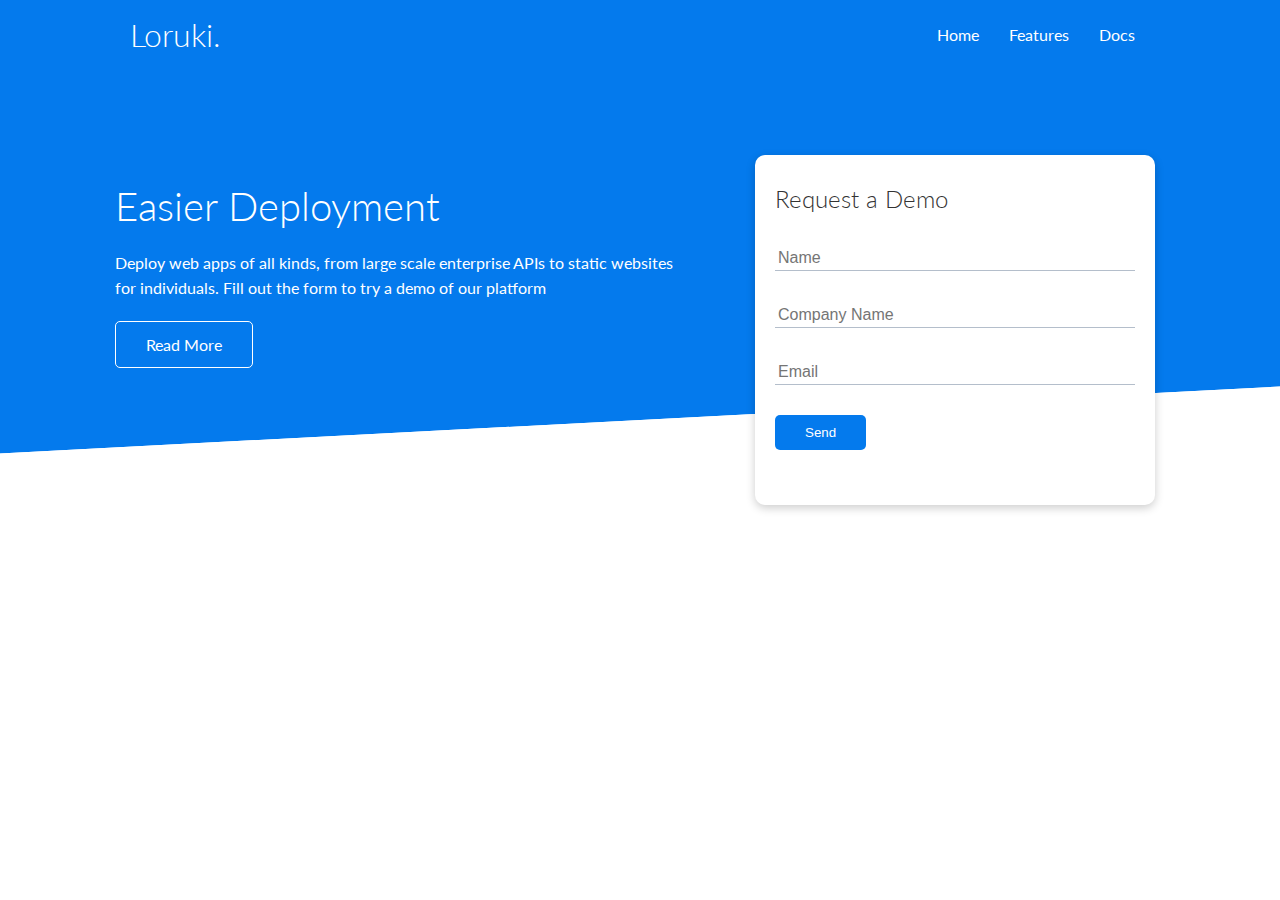
==== index.html @ 29dcd005 "first commit" ====
<!DOCTYPE html>
<html lang="en">
<head>
    <meta charset="UTF-8">
    <meta http-equiv="X-UA-Compatible" content="IE=edge">
    <meta name="viewport" content="width=device-width, initial-scale=1.0">
    <link rel="stylesheet" href="https://cdnjs.cloudflare.com/ajax/libs/font-awesome/5.15.1/css/all.min.css" integrity="sha512-+4zCK9k+qNFUR5X+cKL9EIR+ZOhtIloNl9GIKS57V1MyNsYpYcUrUeQc9vNfzsWfV28IaLL3i96P9sdNyeRssA==" crossorigin="anonymous" referrerpolicy="no-referrer" />
    <link rel="stylesheet" href="./css/style.css">
    <title>Loruki | Cloud Hosting For Everyone</title>
</head>
<body>
    <!-- Navbar -->
    <div class="navbar">
        <div class="container flex">
            <h1 class="logo">Loruki.</h1>
            <nav>
                <ul>
                    <li><a href="./index.html">Home</a></li>
                    <li><a href="./features.html">Features</a></li>
                    <li><a href="./docs.html">Docs</a></li>
                </ul>
            </nav>
        </div>
    </div>

    <!-- Showcase Section -->
    <section class="showcase">
        <div class="container grid">
            <div class="showcase-text">
                <h1>Easier Deployment</h1>
                <p>Deploy web apps of all kinds, from large scale enterprise APIs to static websites for individuals. Fill out the form to try a demo of our platform</p>
                <a href="./features.html" class="btn btn-outline">Read More</a>
            </div>
            <div class="showcase-form card">
                <h2>Request a Demo</h2>
                <form>
                    <div class="form-control">
                        <input type="text" name="name" placeholder="Name" required>
                    </div>
                    <div class="form-control">
                        <input type="text" name="company" placeholder="Company Name" required>
                    </div>
                    <div class="form-control">
                        <input type="email" name="email" placeholder="Email" required>
                    </div>
                    <input type="submit" value="Send" class="btn btn-primary">
                </form>
            </div>
        </div>
    </section>
</body>
</html>
---- css/style.css ----
@import url('https://fonts.googleapis.com/css2?family=Lato:wght@300&display=swap');

:root {
    --primary-color: #047aed;
}

* {
    box-sizing: border-box;
    padding: 0;
    margin: 0;
}
body {
    font-family: 'Lato', sans-serif;
    color: #333;
    line-height: 1.6;
}
ul {
    list-style-type: none;
}
a {
    text-decoration: none;
    color: #333;
}
h1,
h2 {
    font-weight: 300;
    line-height: 1.2;
    margin: 10px 0;
}
p {
    margin: 10px 0;
}
img {
    width: 100%;
}

/* Navbar Styles */
.navbar {
    background-color: var(--primary-color);
    color: #fff;
    height: 70px;
}
.navbar ul {
    display: flex;
}
.navbar a {
    color: #fff;
    padding: 10px;
    margin: 0 5px;
}
.navbar a:hover {
    border-bottom: 2px #fff solid;
}
.navbar .flex {
    justify-content: space-between;
}

/* Showcase Styles */
.showcase {
    height: 400px;
    background-color: var(--primary-color);
    color: #fff;
    position: relative;
}
.showcase h1 {
    font-size: 40px;
}
.showcase p {
    margin: 20px 0;
}
.showcase .grid {
    overflow: visible;
    grid-template-columns: 55% 45%;
    gap: 30px;
}
.showcase-form {
    position: relative;
    top: 60px;
    height: 350px;
    width: 400px;
    padding: 40px;
    z-index: 100;
    justify-self: flex-end;
}
.showcase-form .form-control {
    margin: 30px 0;
}
.showcase-form input[type='text'],
.showcase-form input[type='email'] {
    border: 0;
    border-bottom: 1px solid #b4becb;
    width: 100%;
    padding: 3px;
    font-size: 16px;
}
.showcase-form input:focus {
    outline: none;
}
.showcase::before,
.showcase::after {
    content: '';
    position: absolute;
    height: 100px;
    bottom: -50px;
    right: 0;
    left: 0;
    background: #fff;
    transform: skewY(-3deg);
    -webkit-transform: skewY(-3deg);
    -moz-transform: skewY(-3deg);
    -ms-transform: skewY(-3deg);
}

/* Utilities */
.container {
    max-width: 1100px;
    margin: 0 auto;
    overflow: auto;
    padding: 0 40px;
}
.card {
    background-color: #fff;
    color: #333;
    border-radius: 10px;
    box-shadow: 0 3px 10px rgba(0,0,0,0.2);
    padding: 20px;
    margin: 10px;
}
.btn {
    display: inline-block;
    padding: 10px 30px;
    cursor: pointer;
    background: var(--primary-color);
    color: #fff;
    border: none;
    border-radius: 5px;
}
.btn-outline {
    background-color: transparent;
    border: 1px #fff solid;
}
.btn:hover {
    transform: scale(0.98);
}
.flex {
    display: flex;
    justify-content: center;
    align-items: center;
    height: 100%;
}
.grid {
    display: grid;
    grid-template-columns: repeat(2, 1fr);
    gap: 20px;
    justify-content: center;
    align-items: center;
    height: 100%;
}
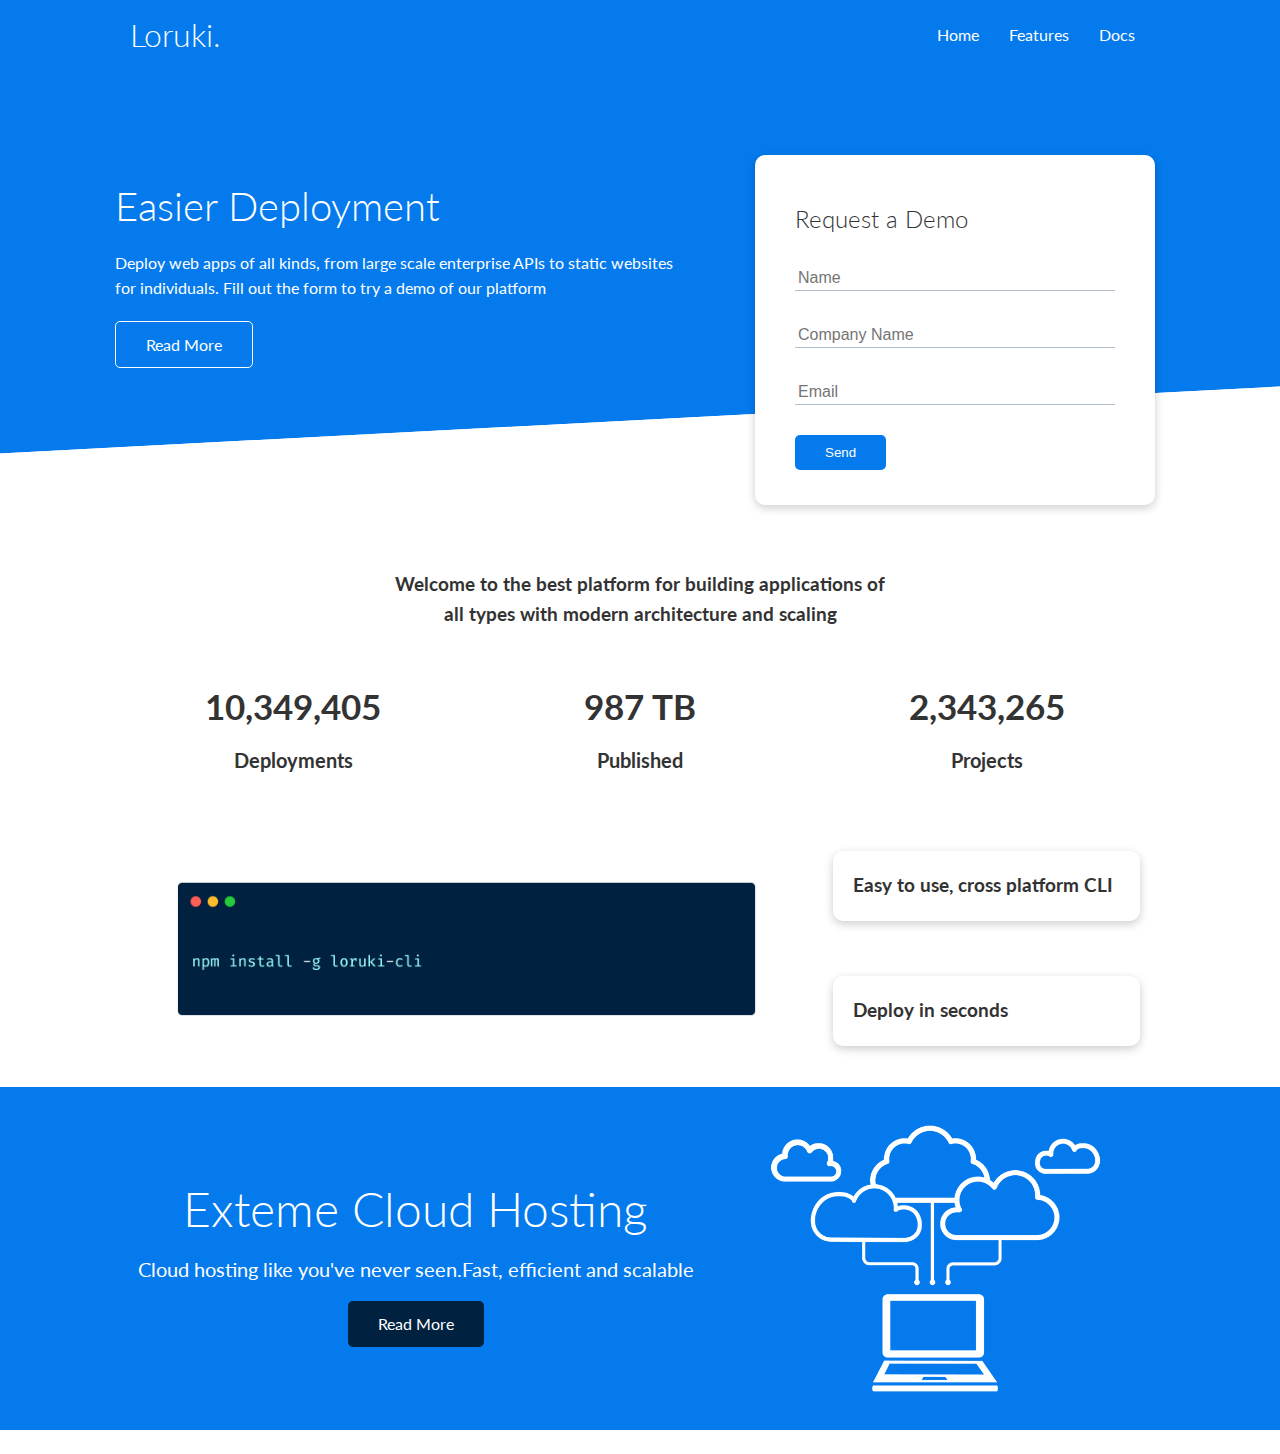
==== commit 3c1404be: "Loruki Cloud Hosting Website" ====
--- a/index.html
+++ b/index.html
@@ -5,6 +5,7 @@
     <meta http-equiv="X-UA-Compatible" content="IE=edge">
     <meta name="viewport" content="width=device-width, initial-scale=1.0">
     <link rel="stylesheet" href="https://cdnjs.cloudflare.com/ajax/libs/font-awesome/5.15.1/css/all.min.css" integrity="sha512-+4zCK9k+qNFUR5X+cKL9EIR+ZOhtIloNl9GIKS57V1MyNsYpYcUrUeQc9vNfzsWfV28IaLL3i96P9sdNyeRssA==" crossorigin="anonymous" referrerpolicy="no-referrer" />
+    <link rel="stylesheet" href="./css/utilities.css">
     <link rel="stylesheet" href="./css/style.css">
     <title>Loruki | Cloud Hosting For Everyone</title>
 </head>
@@ -48,5 +49,56 @@
             </div>
         </div>
     </section>
+
+    <!-- Stats Section -->
+    <section class="stats">
+        <div class="container">
+            <h3 class="stats-heading text-center my-1">
+                Welcome to the best platform for building applications of all types with modern architecture and scaling
+            </h3>
+            <div class="grid grid-3 text-center my-4">
+                <div>
+                    <i class="fas fa-server fa-3x"></i>
+                    <h3>10,349,405</h3>
+                    <p class="text-secondary">Deployments</p>
+                </div>
+                <div>
+                    <i class="fas fa-upload fa-3x"></i>
+                    <h3>987 TB</h3>
+                    <p class="text-secondary">Published</p>
+                </div>
+                <div>
+                    <i class="fas fa-project-diagram fa-3x"></i>
+                    <h3>2,343,265</h3>
+                    <p class="text-secondary">Projects</p>
+                </div>
+            </div>
+        </div>
+    </section>
+
+    <!-- Cli Section -->
+    <section class="cli">
+        <div class="container grid">
+            <img src="./images/cli.png" alt="command line interface">
+            <div class="card">
+                <h3>Easy to use, cross platform CLI</h3>
+            </div>
+            <div class="card">
+                <h3>Deploy in seconds</h3>
+            </div>
+        </div>
+    </section>
+
+    <!-- Cloud Section -->
+    <section class="cloud bg-primary my-2 py-2">
+        <div class="container grid">
+            <div class="text-center">
+                <h2 class="lg">Exteme Cloud Hosting</h2>
+                <p class="lead my-1">Cloud hosting like you've never seen.Fast, efficient and scalable</p>
+                <a href="./features.html" class="btn btn-dark">Read More</a>
+            </div>
+            <img src="./images/cloud.png" alt="cloud hosting">
+        </div>
+    </section>
 </body>
 </html>--- a/css/utilities.css
+++ b/css/utilities.css
@@ -0,0 +1,158 @@
+/* Utilities */
+.container {
+    max-width: 1100px;
+    margin: 0 auto;
+    overflow: auto;
+    padding: 0 40px;
+}
+.card {
+    background-color: #fff;
+    color: #333;
+    border-radius: 10px;
+    box-shadow: 0 3px 10px rgba(0,0,0,0.2);
+    padding: 20px;
+    margin: 10px;
+}
+.btn {
+    display: inline-block;
+    padding: 10px 30px;
+    cursor: pointer;
+    background: var(--primary-color);
+    color: #fff;
+    border: none;
+    border-radius: 5px;
+}
+.btn-outline {
+    background-color: transparent;
+    border: 1px #fff solid;
+}
+.btn:hover {
+    transform: scale(0.98);
+}
+
+/* Backgrounds & colored buttons */
+.bg-primary,
+.btn-primary {
+    background-color: var(--primary-color);
+    color: #fff;
+}
+.bg-secondary,
+.btn-secondary {
+    background-color: var(--secondary-color);
+    color: #fff;
+}
+.bg-dark,
+.btn-dark {
+    background-color: var(--dark-color);
+    color: #fff;
+}
+.bg-light,
+.btn-light {
+    background-color: var(--light-color);
+    color: #333;
+}
+
+/* Text sizes */
+.lead {
+    font-size: 20px;
+}
+.sm {
+    font-size: 1rem;
+}
+.md {
+    font-size: 2rem;
+}
+.lg {
+    font-size: 3rem;
+}
+.xl {
+    font-size: 4rem;
+}
+.text-center {
+    text-align: center;
+}
+
+
+.flex {
+    display: flex;
+    justify-content: center;
+    align-items: center;
+    height: 100%;
+}
+.grid {
+    display: grid;
+    grid-template-columns: repeat(2, 1fr);
+    gap: 20px;
+    justify-content: center;
+    align-items: center;
+    height: 100%;
+}
+.grid-3 {
+    grid-template-columns: repeat(3, 1fr);
+}
+
+/* Margin */
+.my-1 {
+    margin: 1rem 0;
+}
+.my-2 {
+    margin: 1.5rem 0;
+}
+.my-3 {
+    margin: 2rem 0;
+}
+.my-4 {
+    margin: 3rem 0;
+}
+.my-5 {
+    margin: 4rem 0;
+}
+
+.m-1 {
+    margin: 1rem;
+}
+.m-2 {
+    margin: 1.5rem;
+}
+.m-3 {
+    margin: 2rem;
+}
+.m-4 {
+    margin: 3rem;
+}
+.m-5 {
+    margin: 4rem;
+}
+
+/* Padding */
+.py-1 {
+    padding: 1rem 0;
+}
+.py-2 {
+    padding: 1.5rem 0;
+}
+.py-3 {
+    padding: 2rem 0;
+}
+.py-4 {
+    padding: 3rem 0;
+}
+.py-5 {
+    padding: 4rem 0;
+}
+
+.p-1 {
+    padding: 1rem;
+}
+.p-2 {
+    padding: 1.5rem;
+}
+.p-3 {
+    padding: 2rem;
+}
+.p-4 {
+    padding: 3rem;
+}
+.p-5 {
+    padding: 4rem;
+}--- a/css/style.css
+++ b/css/style.css
@@ -2,6 +2,9 @@
 
 :root {
     --primary-color: #047aed;
+    --secondary-color: #1c3fa8;
+    --dark-color: #002240;
+    --light-color: #f4f4f4;
 }
 
 * {
@@ -111,48 +114,33 @@
     -ms-transform: skewY(-3deg);
 }
 
-/* Utilities */
-.container {
-    max-width: 1100px;
-    margin: 0 auto;
-    overflow: auto;
-    padding: 0 40px;
+/* Stats Section Styles */
+.stats {
+    padding-top: 100px;
 }
-.card {
-    background-color: #fff;
-    color: #333;
-    border-radius: 10px;
-    box-shadow: 0 3px 10px rgba(0,0,0,0.2);
-    padding: 20px;
-    margin: 10px;
+.stats-heading {
+    max-width: 500px;
+    margin: auto;
 }
-.btn {
-    display: inline-block;
-    padding: 10px 30px;
-    cursor: pointer;
-    background: var(--primary-color);
-    color: #fff;
-    border: none;
-    border-radius: 5px;
+.stats .grid h3 {
+    font-size: 35px;
 }
-.btn-outline {
-    background-color: transparent;
-    border: 1px #fff solid;
+.stats .grid p {
+    font-size: 20px;
+    font-weight: bold;
 }
-.btn:hover {
-    transform: scale(0.98);
+
+/* Cli Section Styles */
+.cli .grid {
+    grid-template-columns: repeat(3, 1fr);
+    grid-template-rows: repeat(2, 1fr);
 }
-.flex {
-    display: flex;
-    justify-content: center;
-    align-items: center;
-    height: 100%;
+.cli .grid > *:first-child {
+    grid-column: 1 / span 2;
+    grid-row: 1 / span 2;
 }
-.grid {
-    display: grid;
-    grid-template-columns: repeat(2, 1fr);
-    gap: 20px;
-    justify-content: center;
-    align-items: center;
-    height: 100%;
+
+/* Cloud Section Styles */
+.cloud .grid {
+    grid-template-columns: 4fr 3fr;
 }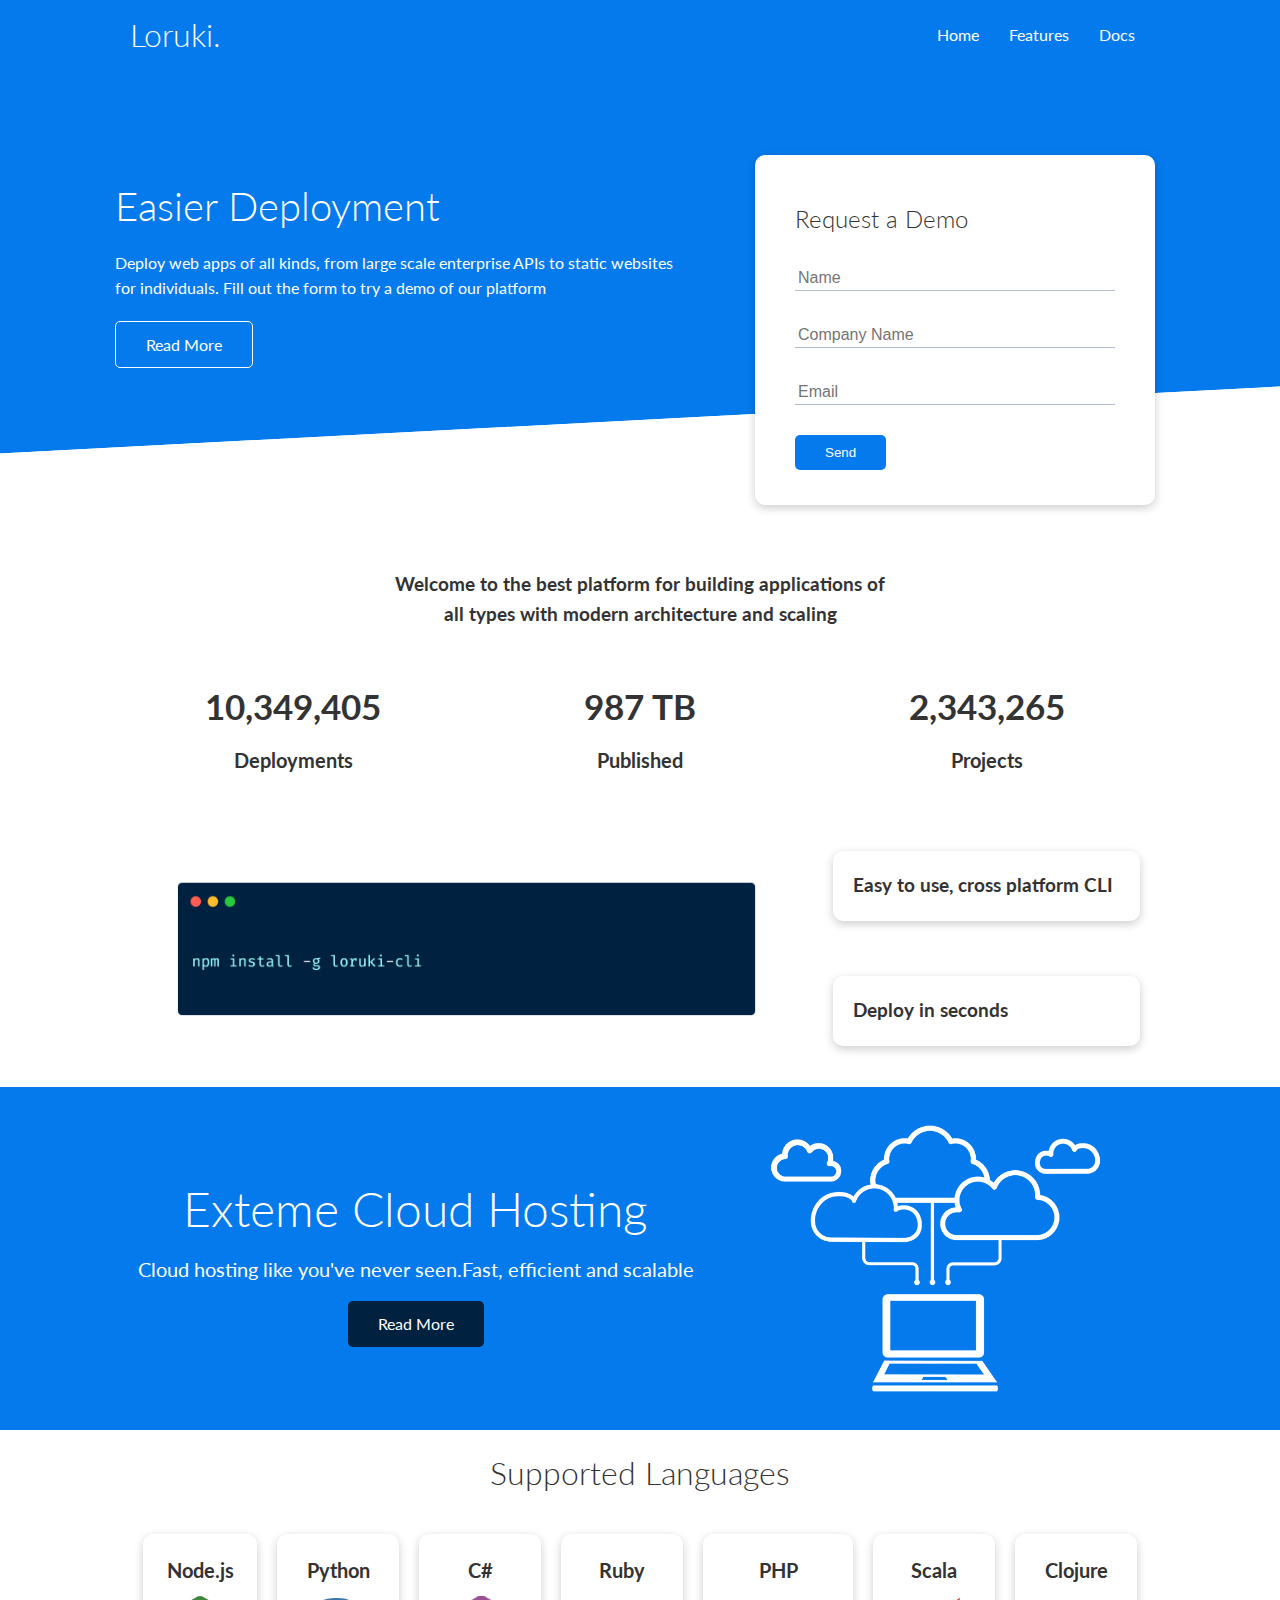
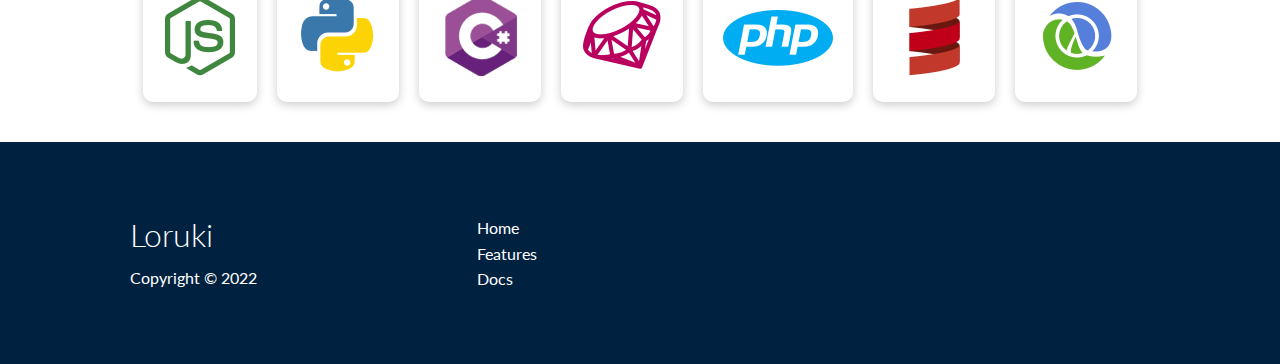
==== commit ee65d43f: "Loruki Cloud Hosting Website" ====
--- a/index.html
+++ b/index.html
@@ -100,5 +100,66 @@
             <img src="./images/cloud.png" alt="cloud hosting">
         </div>
     </section>
+
+    <!-- Languages Section -->
+    <section class="languages">
+        <h2 class="md text-center my-2">
+            Supported Languages
+        </h2>
+        <div class="container flex">
+            <div class="card">
+                <h4>Node.js</h4>
+                <img src="./images/logos/node.png" alt="node js">
+            </div>
+            <div class="card">
+                <h4>Python</h4>
+                <img src="./images/logos/python.png" alt="python">
+            </div>
+            <div class="card">
+                <h4>C#</h4>
+                <img src="./images/logos/csharp.png" alt="c sharp">
+            </div>
+            <div class="card">
+                <h4>Ruby</h4>
+                <img src="./images/logos/ruby.png" alt="ruby">
+            </div>
+            <div class="card">
+                <h4>PHP</h4>
+                <img src="./images/logos/php.png" alt="php">
+            </div>
+            <div class="card">
+                <h4>Scala</h4>
+                <img src="./images/logos/scala.png" alt="scala">
+            </div>
+            <div class="card">
+                <h4>Clojure</h4>
+                <img src="./images/logos/clojure.png" alt="clojure">
+            </div>
+        </div>
+    </section>
+
+    <!-- Footer Section -->
+    <footer class="footer bg-dark py-5">
+        <div class="container grid grid-3">
+            <div>
+                <h1>Loruki</h1>
+                <p>Copyright &copy; 2022</p>
+            </div>
+            <nav>
+                <ul>
+                    <li><a href="./index.html">Home</a></li>
+                    <li><a href="./features.html">Features</a></li>
+                    <li><a href="./docs.html">Docs</a></li>
+                </ul>
+            </nav>
+            <div class="social">
+                <a href="#"><i class="fab fa-github fa-2x"></i></a>
+                <a href="#"><i class="fab fa-facebook fa-2x"></i></a>
+                <a href="#"><i class="fab fa-twitter fa-2x"></i></a>
+                <a href="#"><i class="fab fa-instagram fa-2x"></i></a>
+                <a href="#"><i class="fab fa-linkedin fa-2x"></i></a>
+            </div>
+        </div>
+    </footer>
 </body>
 </html>--- a/css/utilities.css
+++ b/css/utilities.css
@@ -50,6 +50,15 @@
 .btn-light {
     background-color: var(--light-color);
     color: #333;
+}
+
+.bg-primary a,
+.btn-primary a,
+.bg-secondary a,
+.btn-secondary a,
+.bg-dark a,
+.btn-dark a {
+    color: #fff;
 }
 
 /* Text sizes */
--- a/css/style.css
+++ b/css/style.css
@@ -143,4 +143,90 @@
 /* Cloud Section Styles */
 .cloud .grid {
     grid-template-columns: 4fr 3fr;
+}
+
+/* Languages Section Styles */
+.languages .flex {
+    flex-wrap: wrap;
+}
+.languages .card {
+    text-align: center;
+    margin: 18px 10px 40px;
+    transition: transform 0.2s ease-in;
+}
+.languages .card h4 {
+    font-size: 20px;
+    margin-bottom: 10px;
+}
+.languages .card:hover {
+    transform: translateY(-15px);
+}
+
+/* Features Page Styles */
+.features-header img,
+.docs-header img {
+    width: 200px;
+    justify-self: flex-end;
+}
+.features-sub-header img {
+    width: 300px;
+    justify-self: flex-end;
+}
+.features-main .card > i {
+    margin-right: 20px;
+}
+.features-main .grid {
+    padding: 30px;
+}
+.features-main .grid > *:first-child {
+    grid-column: 1 / span 3;
+}
+.features-main .grid > *:nth-child(2) {
+    grid-column: 1 / span 2;
+}
+
+/* Footer Section Styles */
+.footer .social a {
+    margin: 0 10px;
+}
+
+/* Tablets and under */
+@media only screen and (max-width: 768px) {
+    .grid,
+    .showcase .grid,
+    .stats .grid,
+    .cli .grid,
+    .cloud .grid {
+        grid-template-columns: 1fr;
+        grid-template-rows: 1fr;
+    }
+    .showcase {
+        height: auto;
+    }
+    .showcase-text {
+        text-align: center;
+        margin-top: 40px;
+    }
+    .showcase-form {
+        justify-self: center;
+        margin: auto;
+    }
+    .cli .grid >*:first-child {
+        grid-column: 1;
+        grid-row: 1;
+    }
+}
+
+/* Mobile devices */
+@media only screen and (max-width: 500px) {
+    .navbar {
+        height: 110px;
+    }
+    .navbar .flex {
+        flex-direction: column;
+    }
+    .navbar ul {
+        padding: 10px;
+        background-color: rgba(0,0,0,0.1);
+    }
 }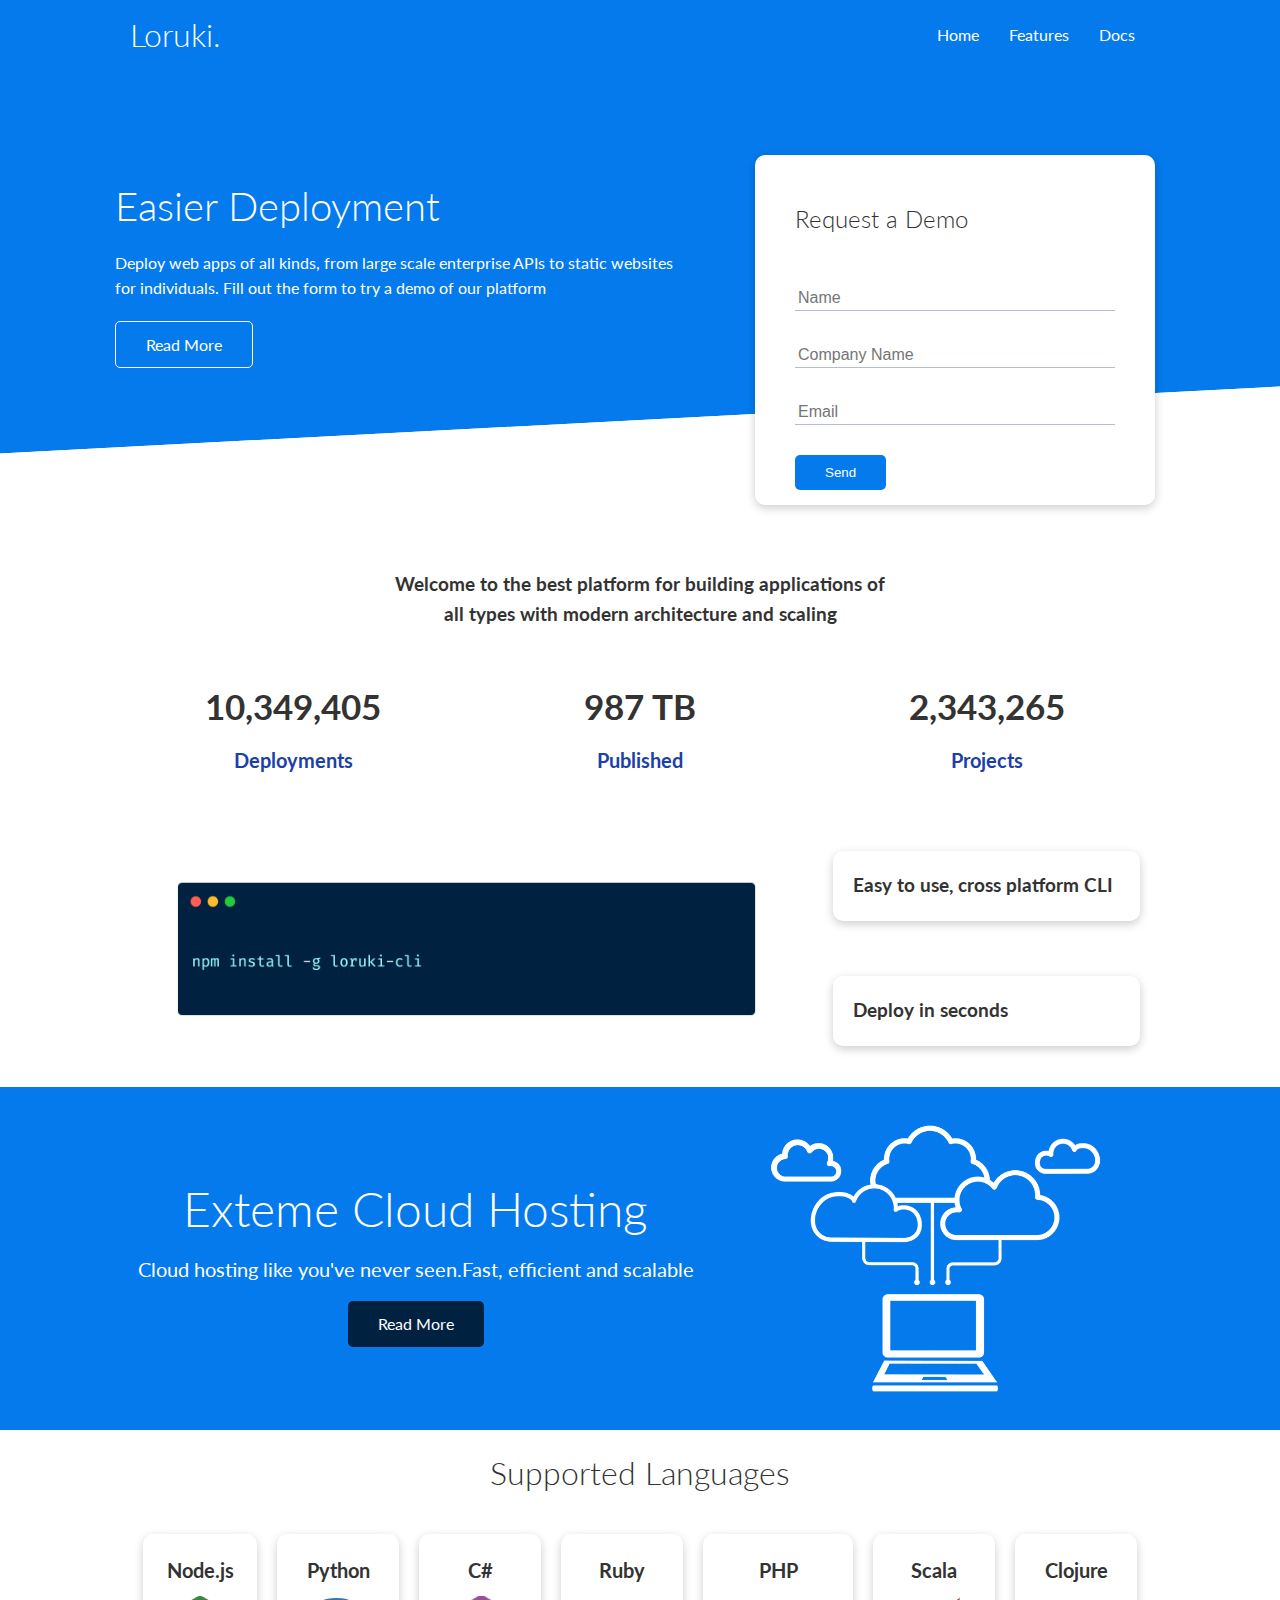
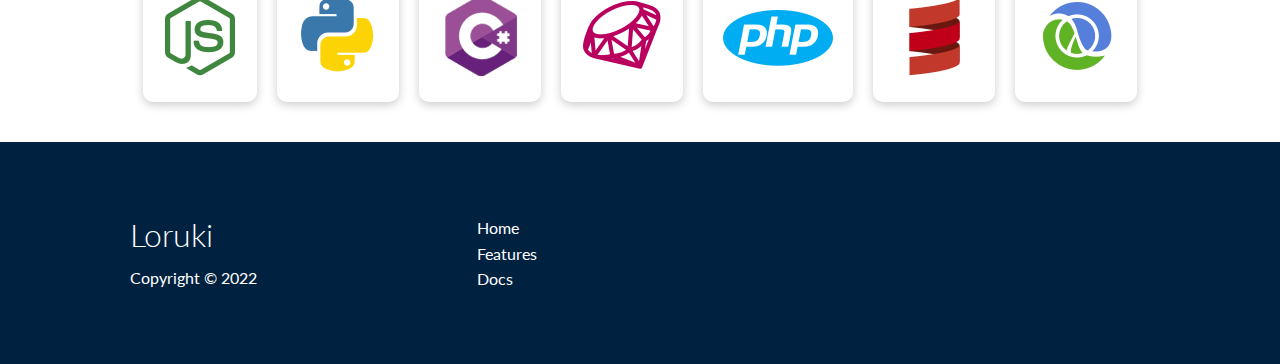
==== commit 85fbd9cc: "Loruki Cloud Hosting Website" ====
--- a/index.html
+++ b/index.html
@@ -34,7 +34,11 @@
             </div>
             <div class="showcase-form card">
                 <h2>Request a Demo</h2>
-                <form>
+                <form name="contact" method="POST" data-netlify="true" netlify-honeypot="bot-field">
+                    <input type="hidden" name="form-name" value="contact">
+                    <p class="hidden">
+                        <label>Don't fill this out if you're human: <input name="bot-field"></label>
+                    </p>
                     <div class="form-control">
                         <input type="text" name="name" placeholder="Name" required>
                     </div>
--- a/css/utilities.css
+++ b/css/utilities.css
@@ -61,6 +61,20 @@
     color: #fff;
 }
 
+/* Text Colors */
+.text-primary {
+    color: var(--primary-color);
+}
+.text-secondary {
+    color: var(--secondary-color);
+}
+.text-dark {
+    color: var(--dark-color);
+}
+.text-light {
+    color: var(--light-color);
+}
+
 /* Text sizes */
 .lead {
     font-size: 20px;
@@ -79,6 +93,25 @@
 }
 .text-center {
     text-align: center;
+}
+
+/* Alert */
+.alert {
+    background-color: var(--light-color);
+    padding: 10px 20px;
+    font-weight: bold;
+    margin: 15px 0;
+}
+.alert i {
+    margin-right: 10px;
+}
+.alert-success {
+    background-color: var(--success-color);
+    color: #fff;
+}
+.alert-error {
+    background-color: var(--error-color);
+    color: #fff;
 }
 
 
--- a/css/style.css
+++ b/css/style.css
@@ -5,6 +5,8 @@
     --secondary-color: #1c3fa8;
     --dark-color: #002240;
     --light-color: #f4f4f4;
+    --success-color: #5cb85c;
+    --error-color: #d9534f;
 }
 
 * {
@@ -35,6 +37,16 @@
 }
 img {
     width: 100%;
+}
+code,
+pre {
+    background: #333;
+    color: #fff;
+    padding: 10px;
+}
+.hidden {
+    visibility: hidden;
+    height: 0;
 }
 
 /* Navbar Styles */
@@ -75,6 +87,9 @@
     overflow: visible;
     grid-template-columns: 55% 45%;
     gap: 30px;
+}
+.showcase-text {
+    animation: slideInFromLeft 1s ease-in;
 }
 .showcase-form {
     position: relative;
@@ -84,6 +99,7 @@
     padding: 40px;
     z-index: 100;
     justify-self: flex-end;
+    animation: slideInFromRight 1s ease-in;
 }
 .showcase-form .form-control {
     margin: 30px 0;
@@ -117,6 +133,7 @@
 /* Stats Section Styles */
 .stats {
     padding-top: 100px;
+    animation: slideInFromBottom 1s ease-in;
 }
 .stats-heading {
     max-width: 500px;
@@ -185,9 +202,61 @@
     grid-column: 1 / span 2;
 }
 
+/* Docs Page Styles */
+.docs-main h3 {
+    margin: 20px 0;
+}
+.docs-main .grid {
+    grid-template-columns: 1fr 2fr;
+    align-items: flex-start;
+}
+.docs-main nav li {
+    font-size: 17px;
+    padding-bottom: 5px;
+    margin-bottom: 5px;
+    border-bottom: 1px #ccc solid;
+}
+.docs-main a:hover {
+    font-weight: bold;
+}
+
 /* Footer Section Styles */
 .footer .social a {
     margin: 0 10px;
+}
+
+/* Animations */
+@keyframes slideInFromLeft {
+    0% {
+        transform: translateX(-100%);
+    }
+    100% {
+        transform: translateX(0);
+    }
+}
+@keyframes slideInFromRight {
+    0% {
+        transform: translateX(100%);
+    }
+    100% {
+        transform: translateX(0);
+    }
+}
+@keyframes slideInFromTop {
+    0% {
+        transform: translateY(-100%);
+    }
+    100% {
+        transform: translateY(0);
+    }
+}
+@keyframes slideInFromBottom {
+    0% {
+        transform: translateY(100%);
+    }
+    100% {
+        transform: translateY(0);
+    }
 }
 
 /* Tablets and under */
@@ -196,7 +265,9 @@
     .showcase .grid,
     .stats .grid,
     .cli .grid,
-    .cloud .grid {
+    .cloud .grid,
+    .features-main .grid,
+    .docs-main .grid {
         grid-template-columns: 1fr;
         grid-template-rows: 1fr;
     }
@@ -206,14 +277,30 @@
     .showcase-text {
         text-align: center;
         margin-top: 40px;
+        animation: slideInFromTop 1s ease-in;
     }
     .showcase-form {
         justify-self: center;
         margin: auto;
+        animation: slideInFromBottom 1s ease-in;
     }
     .cli .grid >*:first-child {
         grid-column: 1;
         grid-row: 1;
+    }
+    .features-header,
+    .features-sub-header,
+    .docs-header {
+        text-align: center;
+    }
+    .features-header img,
+    .features-sub-header img,
+    .docs-header img {
+        justify-self: center;
+    }
+    .features-main .grid > *:first-child,
+    .features-main .grid > *:nth-child(2) {
+        grid-column: 1;
     }
 }
 
